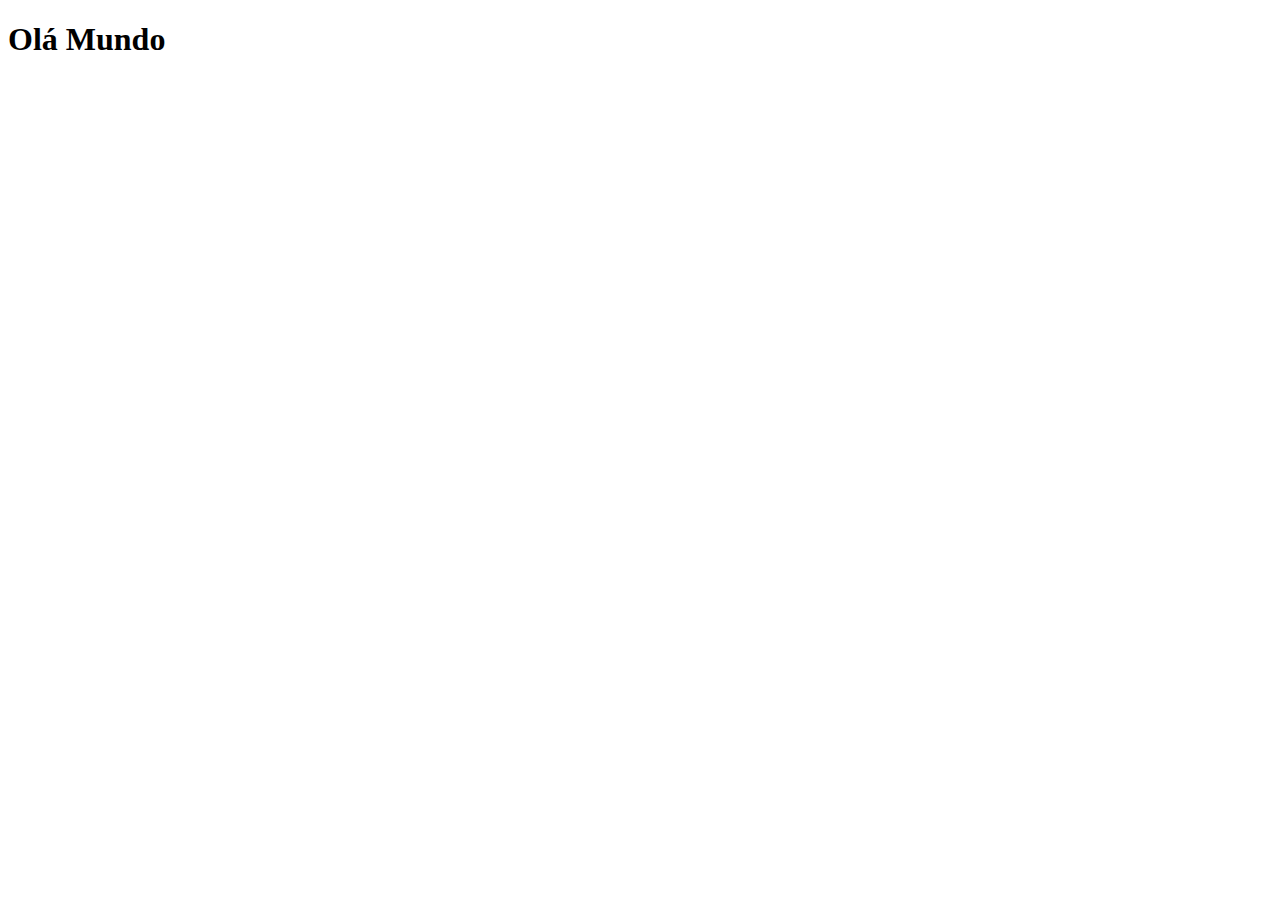
==== index.html @ 82779e11 "DESAFIO" ====
<!DOCTYPE html>
<html lang="Pt-br">
<head>
    <meta charset="UTF-8">
    <meta name="viewport" content="width=device-width, initial-scale=1.0">
    <title>Projeto Redes Sociais</title>
</head>
<body>
    <h1>Olá Mundo</h1>
    
</body>
</html>
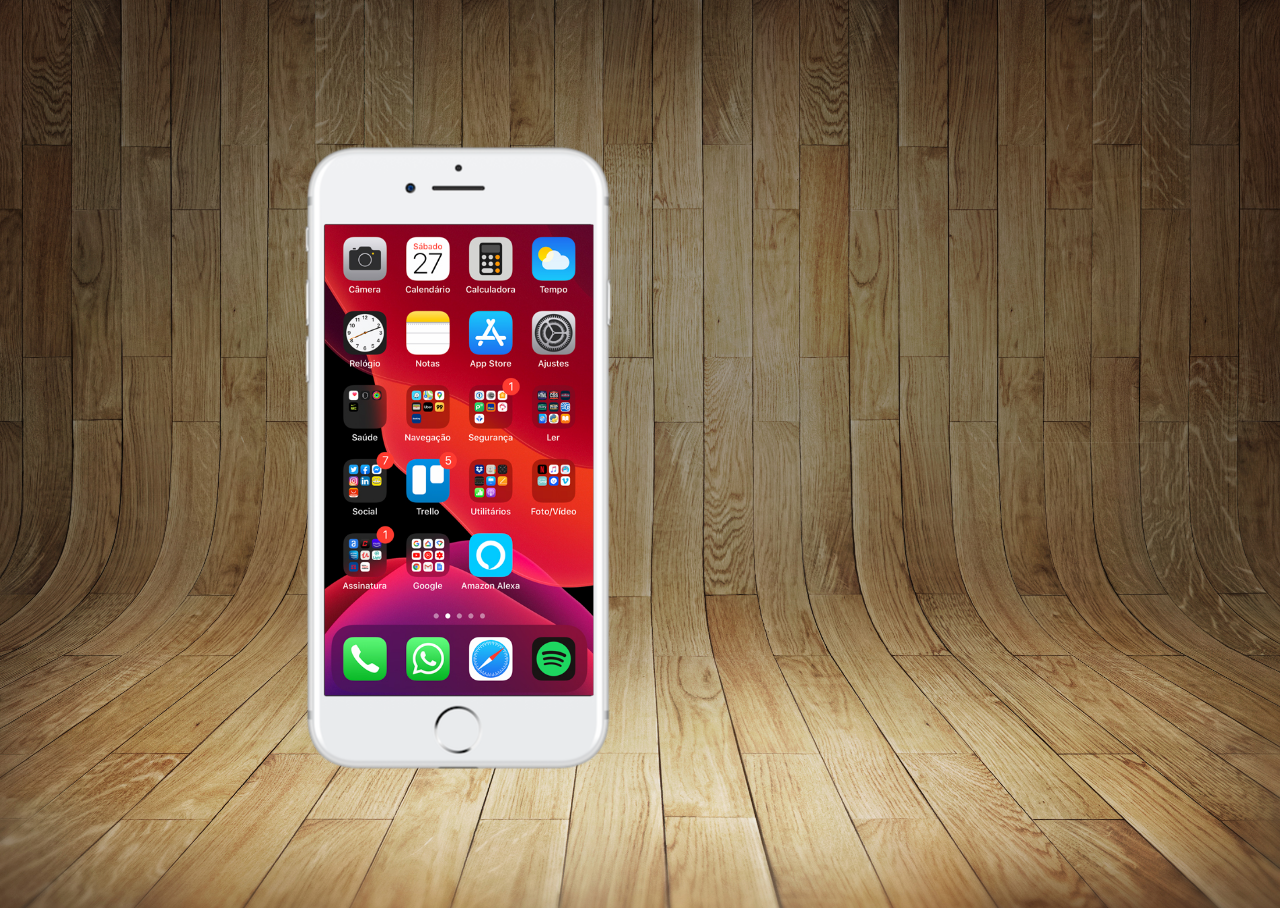
==== commit d951c457: "DESAFIO" ====
--- a/index.html
+++ b/index.html
@@ -3,10 +3,22 @@
 <head>
     <meta charset="UTF-8">
     <meta name="viewport" content="width=device-width, initial-scale=1.0">
+
+    <link rel="stylesheet" href="estilos/style.css">
+
     <title>Projeto Redes Sociais</title>
 </head>
 <body>
-    <h1>Olá Mundo</h1>
+<main>
+    <section id="telefone">
+        <iframe src="home.html" name"tela" id="tela" frameborder="0"></iframe>
+    </section>
+
+    <section id="Rede Sociais">
+
+    </section>
+
+</main>
     
 </body>
 </html>--- a/estilos/style.css
+++ b/estilos/style.css
@@ -0,0 +1,49 @@
+@charset "UTF-8"
+
+* {
+    margin: 0px;
+    padding: 0px;
+    font-family: Arial, Helvetica, sans-serif;
+
+}
+
+html, body {
+    height: 100vh;
+    width: 100vh;
+    
+    }
+
+    body {
+        background: url(../imagens/fundo-madeira.jpg)no-repeat top center;
+        background-size: cover; 
+        /* preencher a tela inteira; */
+        background-attachment: fixed;
+    }
+
+main {
+    position: relative;
+    height: 100vh;
+    
+    }
+
+section#telefone {
+    position: absolute;
+    top: 50%;
+    left: 50%;
+    transform: translate(-50%, -50%); 
+    /* serve para centralizar o section */
+
+    height: 627px;
+    width: 311px;
+    background-color: rgb(145, 255, 0);
+    background: url('../imagens/frame-iphone.png') no-repeat;
+
+}
+
+iframe#tela {
+    position: relative;
+    top: 80px;
+    left: 22px;
+    width: 269px;
+    height: 471px;
+}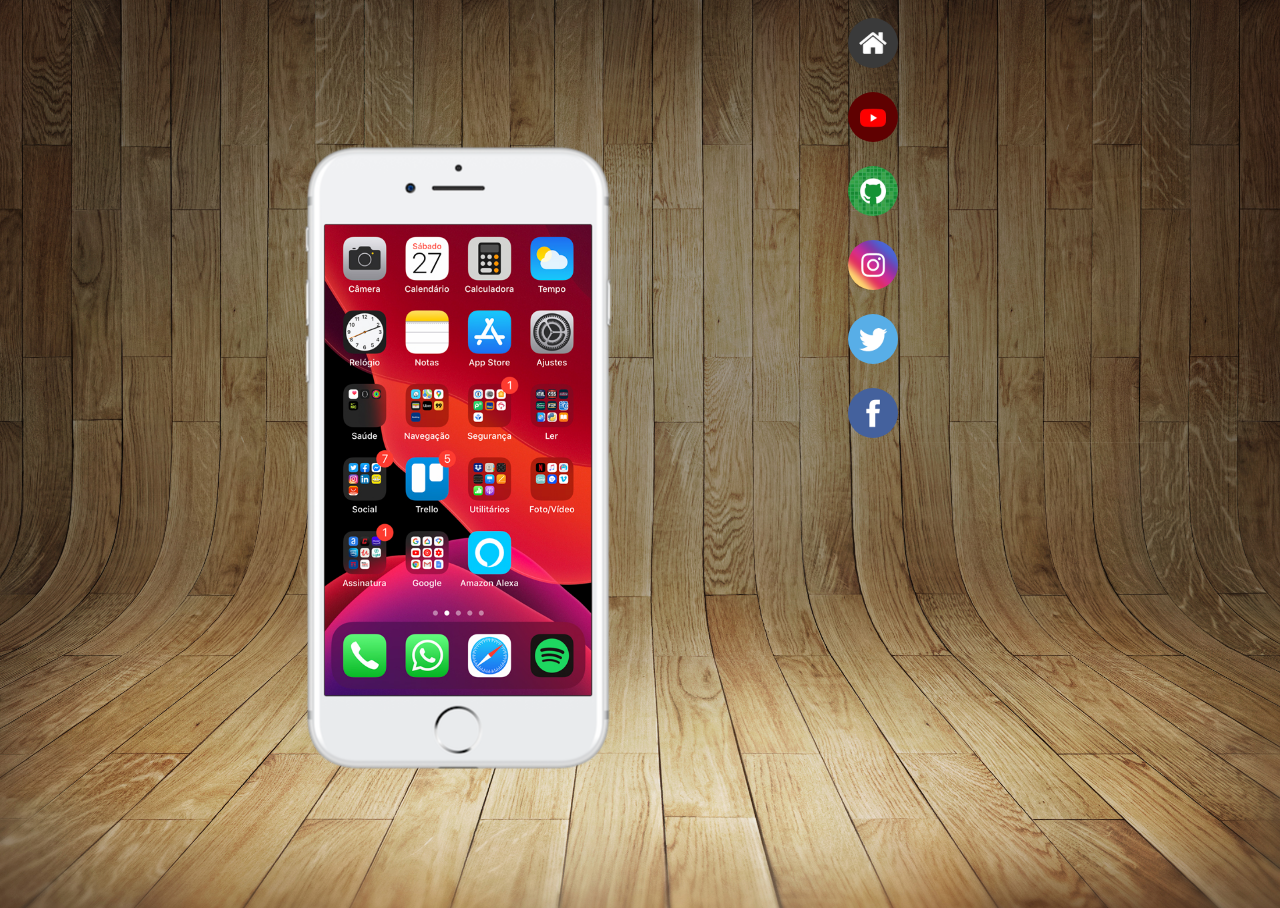
==== commit 921c0539: "DESAFIO" ====
--- a/index.html
+++ b/index.html
@@ -9,16 +9,35 @@
     <title>Projeto Redes Sociais</title>
 </head>
 <body>
-<main>
-    <section id="telefone">
-        <iframe src="home.html" name"tela" id="tela" frameborder="0"></iframe>
-    </section>
+  
+     <main>
+        <section id="telefone">
+           <iframe src="home.html" name="tela" id="tela" frameborder="0"></iframe>
+        </section>
 
-    <section id="Rede Sociais">
+       <section id="rede-sociais">
+            <a href="home.html" target="tela"><img src="imagens/logo-home.jpg" alt="home"></a><br> 
+            <!-- br é para quebra de linha -->
 
-    </section>
+            <a href="youtube.html" target="tela"> <img src="imagens/logo-youtube.jpg" alt="Youtube"></a><br> 
+            <!-- br é para quebra de linha -->
 
-</main>
+            <a href="github.html" target="tela"><img src="imagens/logo-github.jpg" alt="Github"></a><br> 
+            <!-- br é para quebra de linha -->
+
+            <a href="#" target="tela"><img src="imagens/logo-instagram.jpg" alt="instagram"></a><br> 
+            <!-- br é para quebra de linha -->
+
+            <a href="#" target="tela"><img src="imagens/logo-twitter.jpg" alt="twitter"></a><br> 
+            <!-- br é para quebra de linha -->
+
+            <a href="#" target="tela"><img src="imagens/logo-facebook.jpg" alt="facebook"></a><br> 
+
+            <!-- br é para quebra de linha -->
+      
+        </section>
+    
+   </main>
     
 </body>
 </html>--- a/estilos/style.css
+++ b/estilos/style.css
@@ -39,11 +39,32 @@
     background: url('../imagens/frame-iphone.png') no-repeat;
 
 }
-
-iframe#tela {
+ /* Abaixo serve para posicionar a imagem dentro da tela do celular */
+    iframe#tela {
     position: relative;
     top: 80px;
     left: 22px;
-    width: 269px;
+    width: 267px;
     height: 471px;
-}+}
+
+section#rede-sociais {
+    text-align: right;
+}
+
+section#rede-sociais img {
+    width: 50px;
+    margin: 10px;
+    border-radius: 50%;
+    box-shadow: 3px black;
+    box-sizing: border-box; /*Para não mexer os botões por causa da borda*/
+}
+
+section#rede-sociais img:hover {
+    border-radius: 50px;
+    border: 2px solid rgb(230, 229, 229);
+    transform: translate(-3px, -3px);
+    box-shadow: 5px 5px 10px black;
+    transition: transform 1s; border 1s;
+}
+
